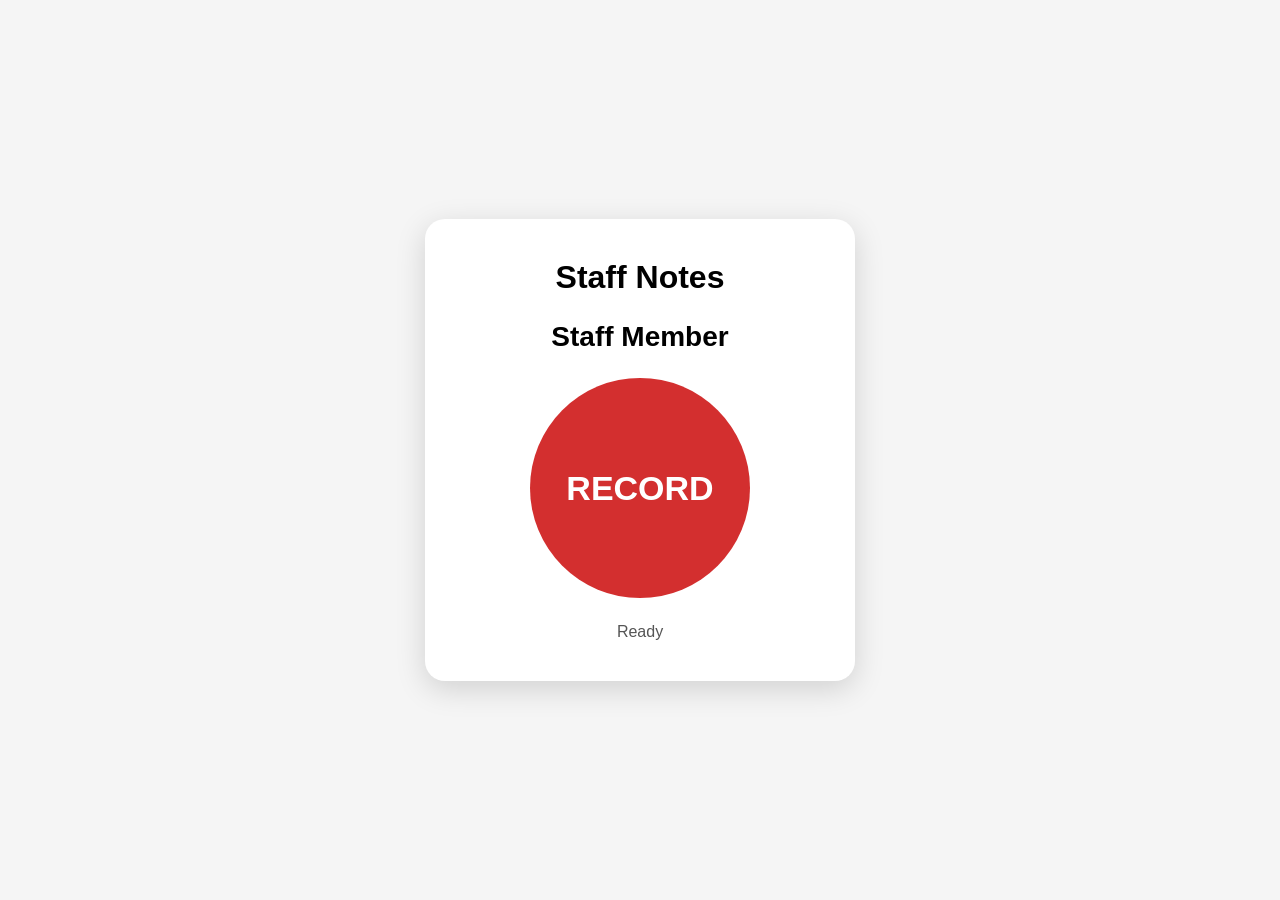
==== index.html @ 37576a04 "Create index.html for Staff Notes app Initial HTML structure for Staff Notes application with stylin" ====
<!DOCTYPE html>
<html lang="en">
<head>
<meta charset="UTF-8">
<meta name="viewport" content="width=device-width, initial-scale=1.0">
<title>Staff Notes</title>

<style>
body{
    font-family:Arial,sans-serif;
    background:#f5f5f5;
    display:flex;
    justify-content:center;
    align-items:center;
    height:100vh;
    margin:0;
}

.card{
    background:white;
    padding:40px;
    border-radius:20px;
    width:350px;
    text-align:center;
    box-shadow:0 8px 30px rgba(0,0,0,.15);
}

h1{
    margin-top:0;
}

#teacher{
    font-size:28px;
    font-weight:bold;
    margin:25px 0;
}

button{
    width:220px;
    height:220px;
    border-radius:50%;
    border:none;
    background:#d32f2f;
    color:white;
    font-size:34px;
    font-weight:bold;
    cursor:pointer;
}

button.recording{
    background:#2e7d32;
}

#status{
    margin-top:25px;
    color:#555;
}
</style>

</head>
<body>

<div class="card">

<h1>Staff Notes</h1>

<div id="teacher">Loading...</div>

<button id="recordButton">RECORD</button>

<div id="status">Ready</div>

</div>

<script>

const params = new URLSearchParams(window.location.search);

document.getElementById("teacher").textContent =
params.get("teacher") || params.get("staff") || "Staff Member";

</script>

</body>
</html>
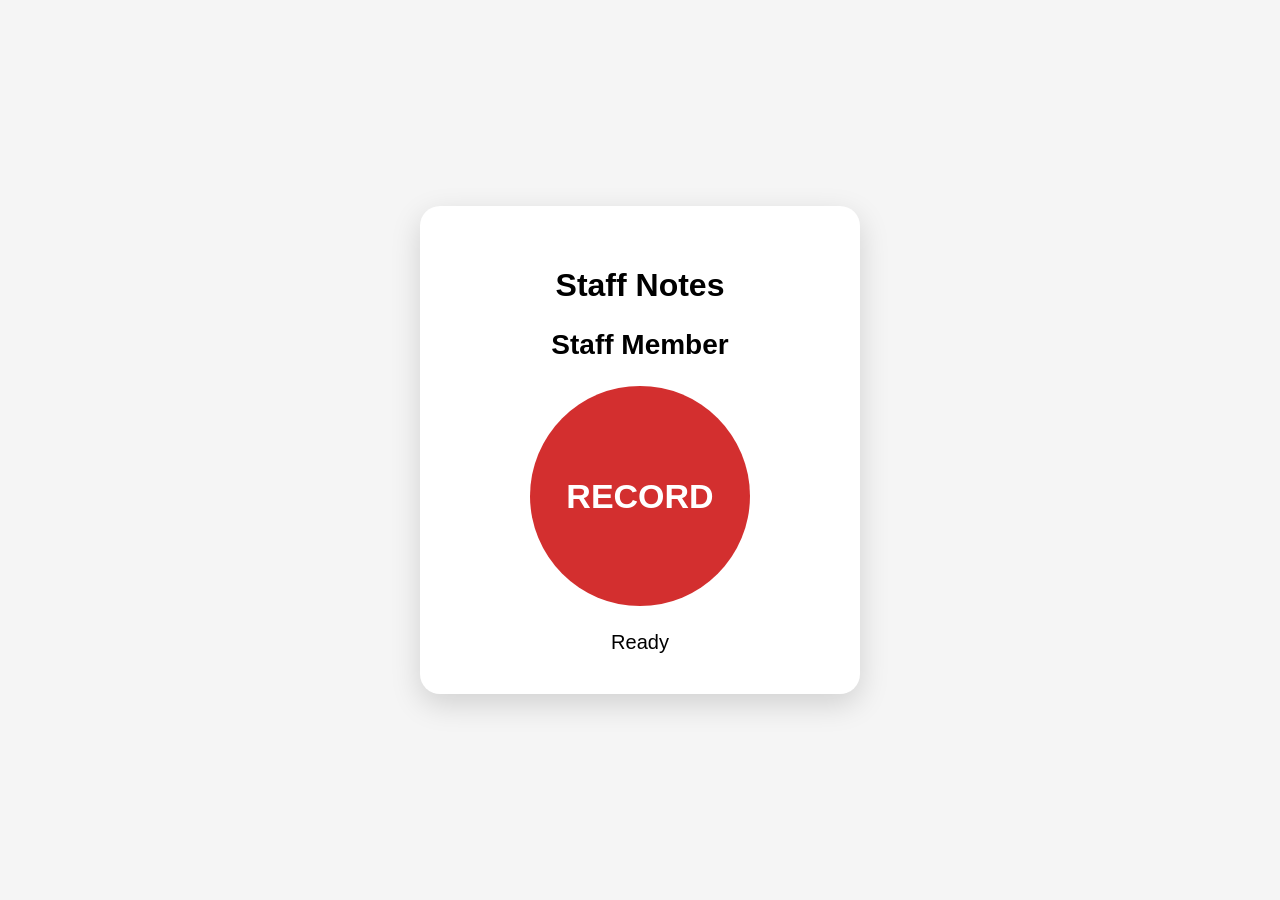
==== commit 179eac2a: "Update styling and recording functionality in index.html" ====
--- a/index.html
+++ b/index.html
@@ -3,6 +3,7 @@
 <head>
 <meta charset="UTF-8">
 <meta name="viewport" content="width=device-width, initial-scale=1.0">
+
 <title>Staff Notes</title>
 
 <style>
@@ -20,13 +21,9 @@
     background:white;
     padding:40px;
     border-radius:20px;
-    width:350px;
+    width:360px;
     text-align:center;
-    box-shadow:0 8px 30px rgba(0,0,0,.15);
-}
-
-h1{
-    margin-top:0;
+    box-shadow:0 10px 30px rgba(0,0,0,.15);
 }
 
 #teacher{
@@ -53,18 +50,19 @@
 
 #status{
     margin-top:25px;
-    color:#555;
+    font-size:20px;
 }
 </style>
 
 </head>
+
 <body>
 
 <div class="card">
 
 <h1>Staff Notes</h1>
 
-<div id="teacher">Loading...</div>
+<div id="teacher">Staff Member</div>
 
 <button id="recordButton">RECORD</button>
 
@@ -74,10 +72,73 @@
 
 <script>
 
-const params = new URLSearchParams(window.location.search);
+const params = new URLSearchParams(location.search);
 
 document.getElementById("teacher").textContent =
-params.get("teacher") || params.get("staff") || "Staff Member";
+params.get("teacher") ||
+params.get("staff") ||
+"Staff Member";
+
+let recorder;
+let chunks=[];
+let recording=false;
+
+const button=document.getElementById("recordButton");
+const status=document.getElementById("status");
+
+button.onclick=async()=>{
+
+if(!recording){
+
+try{
+
+const stream=await navigator.mediaDevices.getUserMedia({audio:true});
+
+recorder=new MediaRecorder(stream);
+
+chunks=[];
+
+recorder.ondataavailable=e=>chunks.push(e.data);
+
+recorder.onstop=()=>{
+
+status.textContent="Recording Complete";
+
+const blob=new Blob(chunks,{type:"audio/webm"});
+
+console.log(blob);
+
+};
+
+recorder.start();
+
+recording=true;
+
+button.textContent="STOP";
+
+button.classList.add("recording");
+
+status.textContent="Recording...";
+
+}catch(e){
+
+alert(e.message);
+
+}
+
+}else{
+
+recorder.stop();
+
+recording=false;
+
+button.textContent="RECORD";
+
+button.classList.remove("recording");
+
+}
+
+};
 
 </script>
 
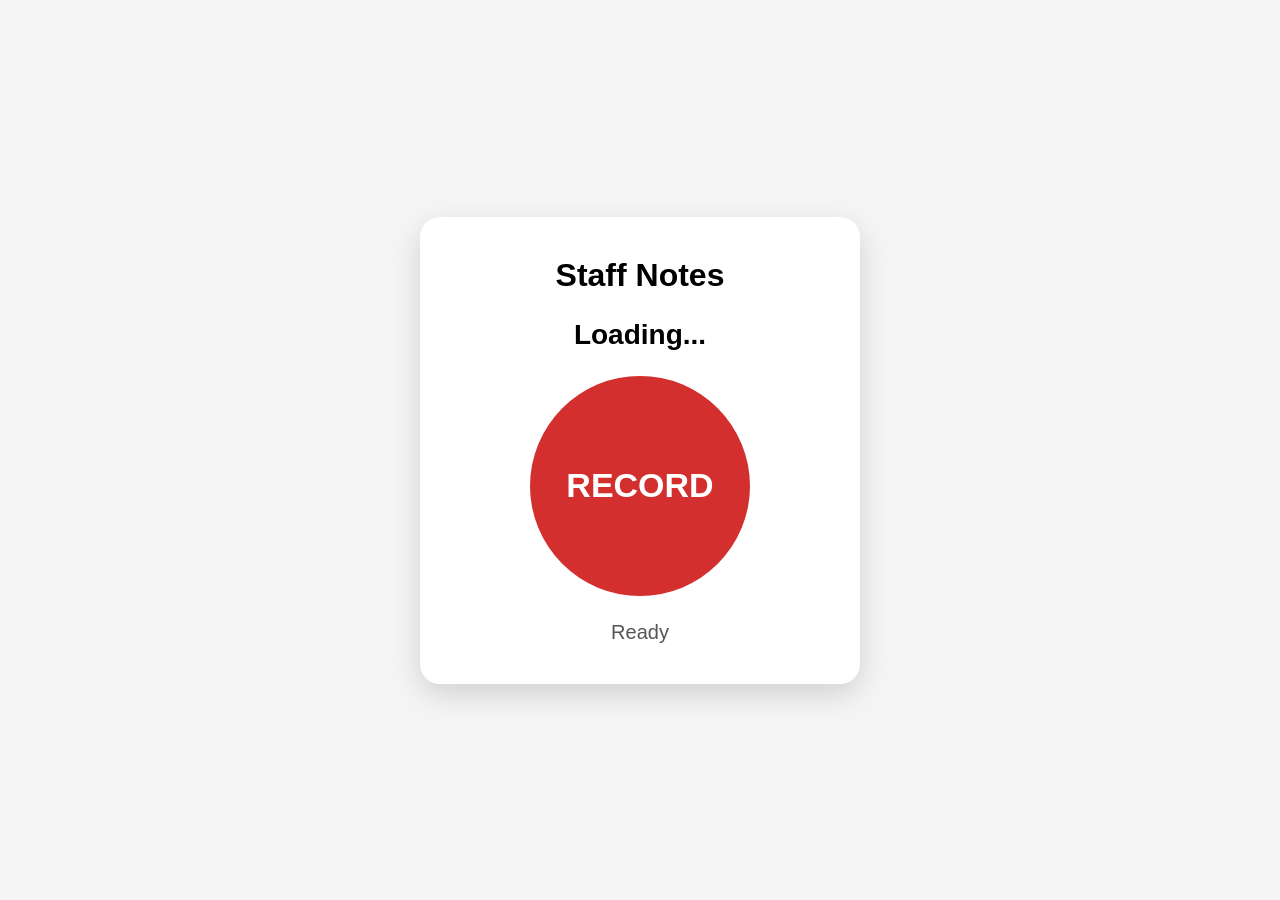
==== commit 0713f79e: "Update index.html" ====
--- a/index.html
+++ b/index.html
@@ -1,58 +1,14 @@
 <!DOCTYPE html>
 <html lang="en">
+
 <head>
+
 <meta charset="UTF-8">
 <meta name="viewport" content="width=device-width, initial-scale=1.0">
 
 <title>Staff Notes</title>
 
-<style>
-body{
-    font-family:Arial,sans-serif;
-    background:#f5f5f5;
-    display:flex;
-    justify-content:center;
-    align-items:center;
-    height:100vh;
-    margin:0;
-}
-
-.card{
-    background:white;
-    padding:40px;
-    border-radius:20px;
-    width:360px;
-    text-align:center;
-    box-shadow:0 10px 30px rgba(0,0,0,.15);
-}
-
-#teacher{
-    font-size:28px;
-    font-weight:bold;
-    margin:25px 0;
-}
-
-button{
-    width:220px;
-    height:220px;
-    border-radius:50%;
-    border:none;
-    background:#d32f2f;
-    color:white;
-    font-size:34px;
-    font-weight:bold;
-    cursor:pointer;
-}
-
-button.recording{
-    background:#2e7d32;
-}
-
-#status{
-    margin-top:25px;
-    font-size:20px;
-}
-</style>
+<link rel="stylesheet" href="styles.css">
 
 </head>
 
@@ -60,87 +16,18 @@
 
 <div class="card">
 
-<h1>Staff Notes</h1>
+    <h1>Staff Notes</h1>
 
-<div id="teacher">Staff Member</div>
+    <div id="teacher">Loading...</div>
 
-<button id="recordButton">RECORD</button>
+    <button id="recordButton">RECORD</button>
 
-<div id="status">Ready</div>
+    <div id="status">Ready</div>
 
 </div>
 
-<script>
-
-const params = new URLSearchParams(location.search);
-
-document.getElementById("teacher").textContent =
-params.get("teacher") ||
-params.get("staff") ||
-"Staff Member";
-
-let recorder;
-let chunks=[];
-let recording=false;
-
-const button=document.getElementById("recordButton");
-const status=document.getElementById("status");
-
-button.onclick=async()=>{
-
-if(!recording){
-
-try{
-
-const stream=await navigator.mediaDevices.getUserMedia({audio:true});
-
-recorder=new MediaRecorder(stream);
-
-chunks=[];
-
-recorder.ondataavailable=e=>chunks.push(e.data);
-
-recorder.onstop=()=>{
-
-status.textContent="Recording Complete";
-
-const blob=new Blob(chunks,{type:"audio/webm"});
-
-console.log(blob);
-
-};
-
-recorder.start();
-
-recording=true;
-
-button.textContent="STOP";
-
-button.classList.add("recording");
-
-status.textContent="Recording...";
-
-}catch(e){
-
-alert(e.message);
-
-}
-
-}else{
-
-recorder.stop();
-
-recording=false;
-
-button.textContent="RECORD";
-
-button.classList.remove("recording");
-
-}
-
-};
-
-</script>
+<script src="app.js"></script>
 
 </body>
+
 </html>
--- a/styles.css
+++ b/styles.css
@@ -0,0 +1,51 @@
+body{
+    font-family:Arial,sans-serif;
+    background:#f5f5f5;
+    display:flex;
+    justify-content:center;
+    align-items:center;
+    height:100vh;
+    margin:0;
+}
+
+.card{
+    background:white;
+    padding:40px;
+    border-radius:20px;
+    width:360px;
+    text-align:center;
+    box-shadow:0 10px 30px rgba(0,0,0,.15);
+}
+
+h1{
+    margin-top:0;
+}
+
+#teacher{
+    font-size:28px;
+    font-weight:bold;
+    margin:25px 0;
+}
+
+button{
+    width:220px;
+    height:220px;
+    border-radius:50%;
+    border:none;
+    background:#d32f2f;
+    color:white;
+    font-size:34px;
+    font-weight:bold;
+    cursor:pointer;
+    transition:background .2s;
+}
+
+button.recording{
+    background:#2e7d32;
+}
+
+#status{
+    margin-top:25px;
+    font-size:20px;
+    color:#555;
+}
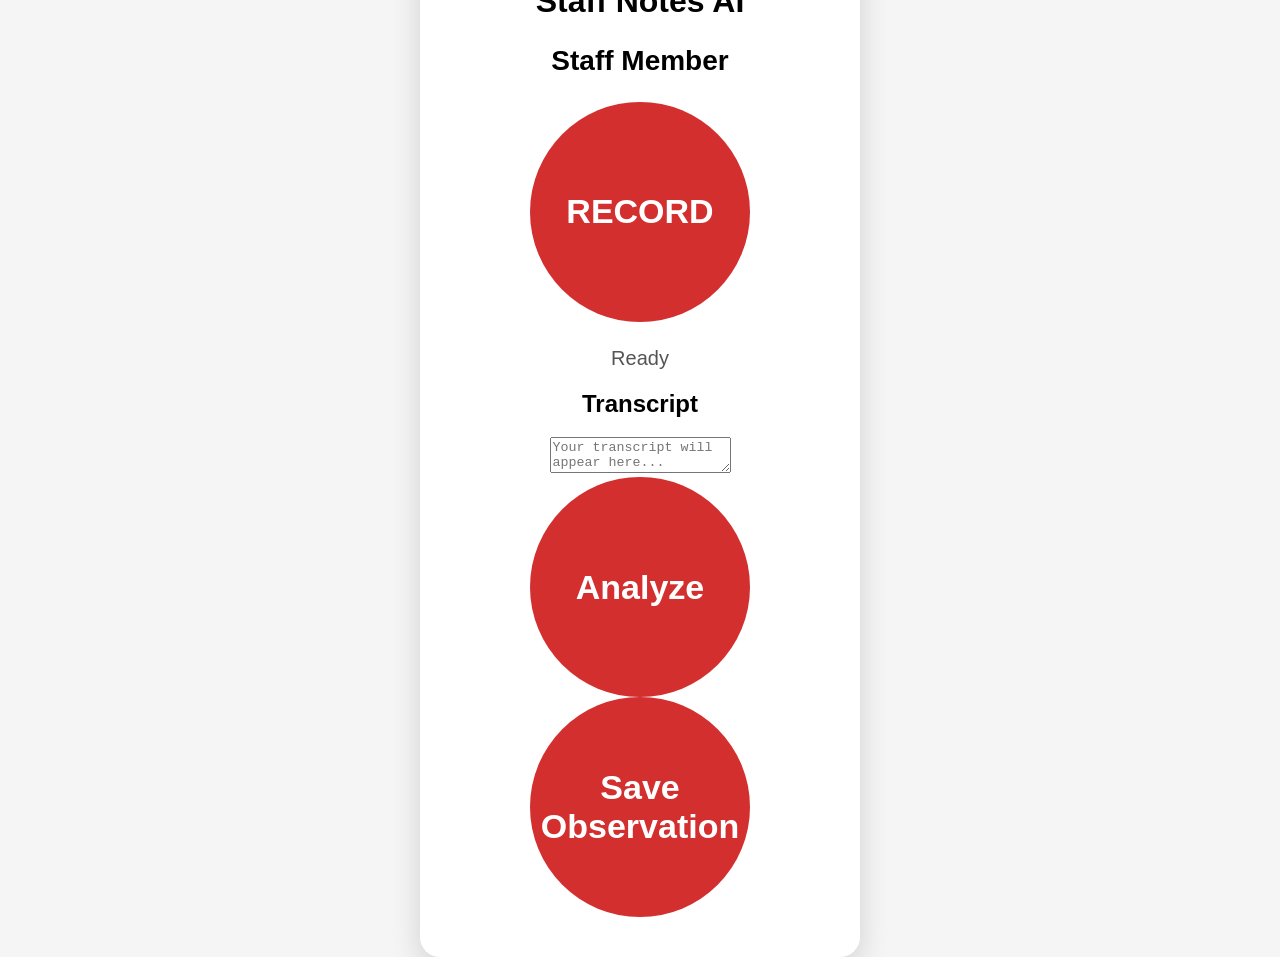
==== commit c477a4d5: "Change title to 'Staff Notes AI' and add transcript section Updated the title and added a transcript" ====
--- a/index.html
+++ b/index.html
@@ -6,7 +6,7 @@
 <meta charset="UTF-8">
 <meta name="viewport" content="width=device-width, initial-scale=1.0">
 
-<title>Staff Notes</title>
+<title>Staff Notes AI</title>
 
 <link rel="stylesheet" href="styles.css">
 
@@ -16,13 +16,36 @@
 
 <div class="card">
 
-    <h1>Staff Notes</h1>
+    <h1>Staff Notes AI</h1>
 
     <div id="teacher">Loading...</div>
 
     <button id="recordButton">RECORD</button>
 
     <div id="status">Ready</div>
+
+    <div class="section">
+
+        <h2>Transcript</h2>
+
+        <textarea
+            id="transcript"
+            placeholder="Your transcript will appear here..."
+            spellcheck="true"></textarea>
+
+    </div>
+
+    <div class="buttonRow">
+
+        <button id="analyzeButton" disabled>
+            Analyze
+        </button>
+
+        <button id="saveButton" disabled>
+            Save Observation
+        </button>
+
+    </div>
 
 </div>
 
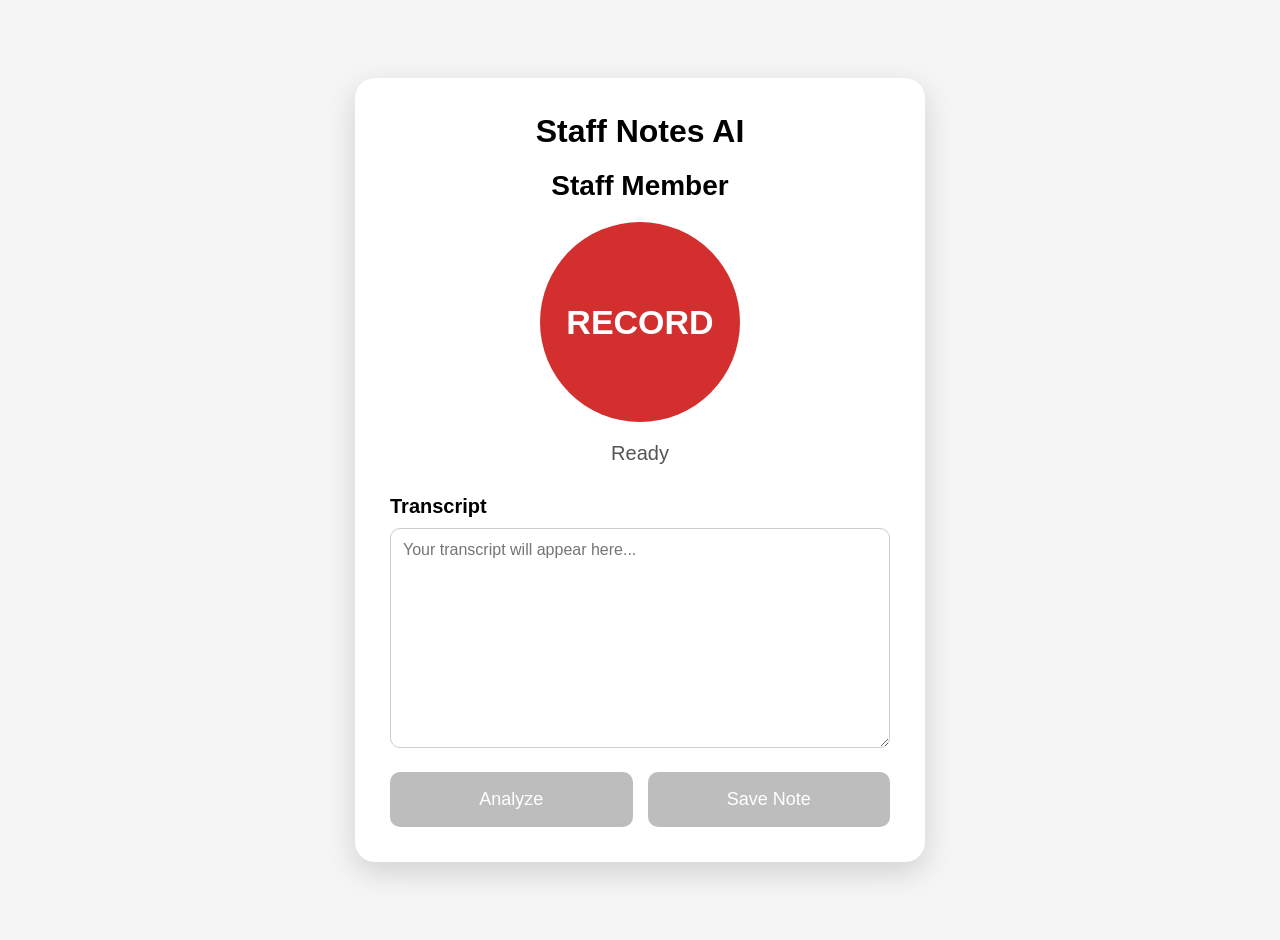
==== commit 59743611: "Update index.html" ====
--- a/index.html
+++ b/index.html
@@ -41,9 +41,9 @@
             Analyze
         </button>
 
-        <button id="saveButton" disabled>
-            Save Observation
-        </button>
+       <button id="saveButton" disabled>
+    Save Note
+</button>
 
     </div>
 
--- a/styles.css
+++ b/styles.css
@@ -4,32 +4,34 @@
     display:flex;
     justify-content:center;
     align-items:center;
-    height:100vh;
+    min-height:100vh;
     margin:0;
+    padding:20px;
 }
 
 .card{
     background:white;
-    padding:40px;
+    padding:35px;
     border-radius:20px;
-    width:360px;
+    width:500px;
     text-align:center;
     box-shadow:0 10px 30px rgba(0,0,0,.15);
 }
 
 h1{
     margin-top:0;
+    margin-bottom:10px;
 }
 
 #teacher{
     font-size:28px;
     font-weight:bold;
-    margin:25px 0;
+    margin:20px 0;
 }
 
-button{
-    width:220px;
-    height:220px;
+#recordButton{
+    width:200px;
+    height:200px;
     border-radius:50%;
     border:none;
     background:#d32f2f;
@@ -40,12 +42,57 @@
     transition:background .2s;
 }
 
-button.recording{
+#recordButton.recording{
     background:#2e7d32;
 }
 
 #status{
-    margin-top:25px;
+    margin:20px 0;
     font-size:20px;
     color:#555;
+    min-height:28px;
 }
+
+.section{
+    margin-top:25px;
+    text-align:left;
+}
+
+.section h2{
+    margin-bottom:10px;
+    font-size:20px;
+}
+
+#transcript{
+    width:100%;
+    height:220px;
+    box-sizing:border-box;
+    padding:12px;
+    border:1px solid #ccc;
+    border-radius:10px;
+    font-size:16px;
+    resize:vertical;
+    font-family:Arial,sans-serif;
+}
+
+.buttonRow{
+    display:flex;
+    gap:15px;
+    margin-top:20px;
+}
+
+.buttonRow button{
+    flex:1;
+    height:55px;
+    border:none;
+    border-radius:10px;
+    font-size:18px;
+    cursor:pointer;
+    background:#1976d2;
+    color:white;
+}
+
+.buttonRow button:disabled{
+    background:#bdbdbd;
+    cursor:not-allowed;
+}
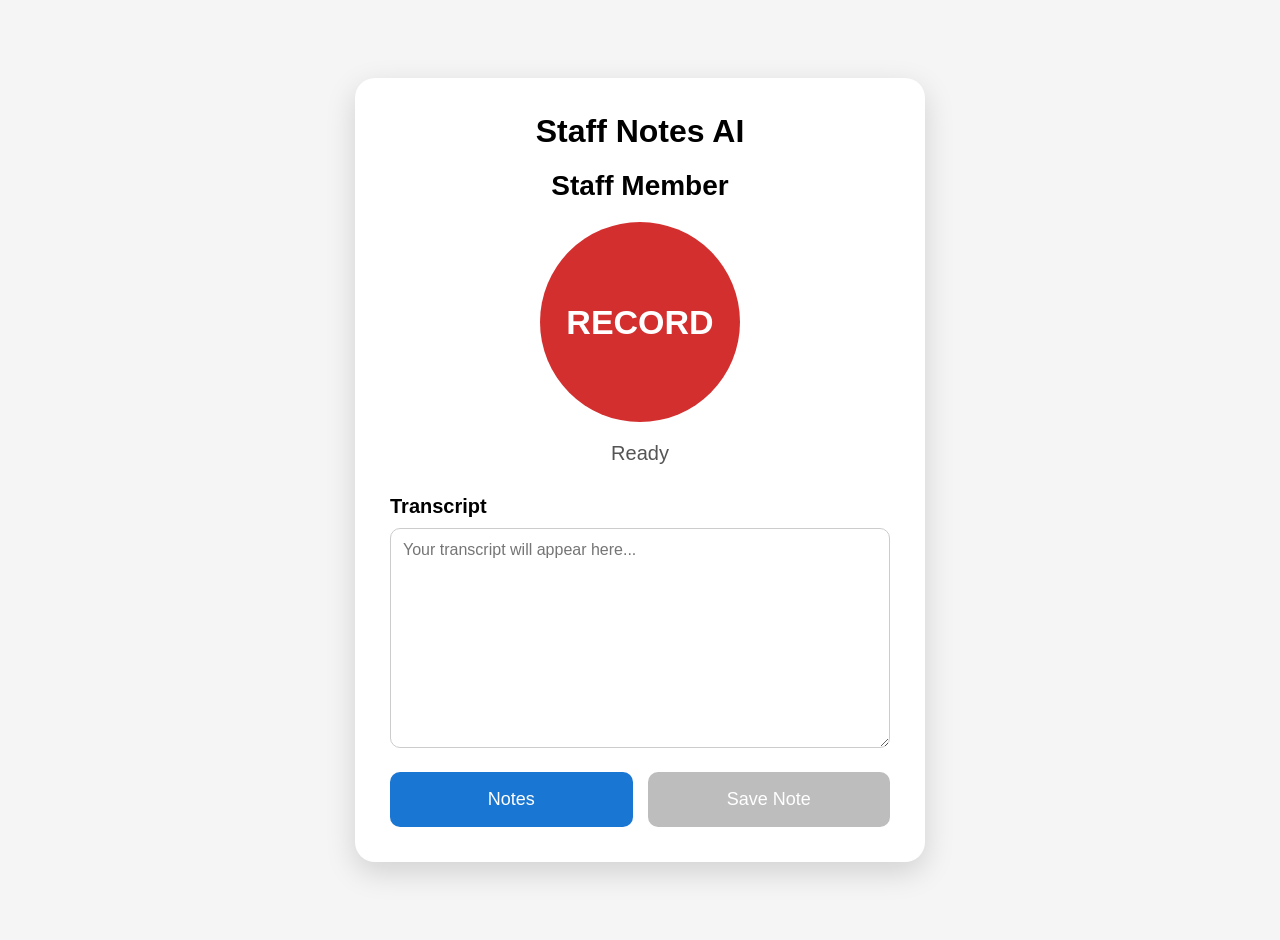
==== commit cfc3fd24: "Update button layout in index.html" ====
--- a/index.html
+++ b/index.html
@@ -35,17 +35,17 @@
 
     </div>
 
-    <div class="buttonRow">
+  <div class="buttonRow">
 
-        <button id="analyzeButton" disabled>
-            Analyze
-        </button>
+    <button id="notesButton">
+        Notes
+    </button>
 
-       <button id="saveButton" disabled>
-    Save Note
-</button>
+    <button id="saveButton" disabled>
+        Save Note
+    </button>
 
-    </div>
+</div>
 
 </div>
 
